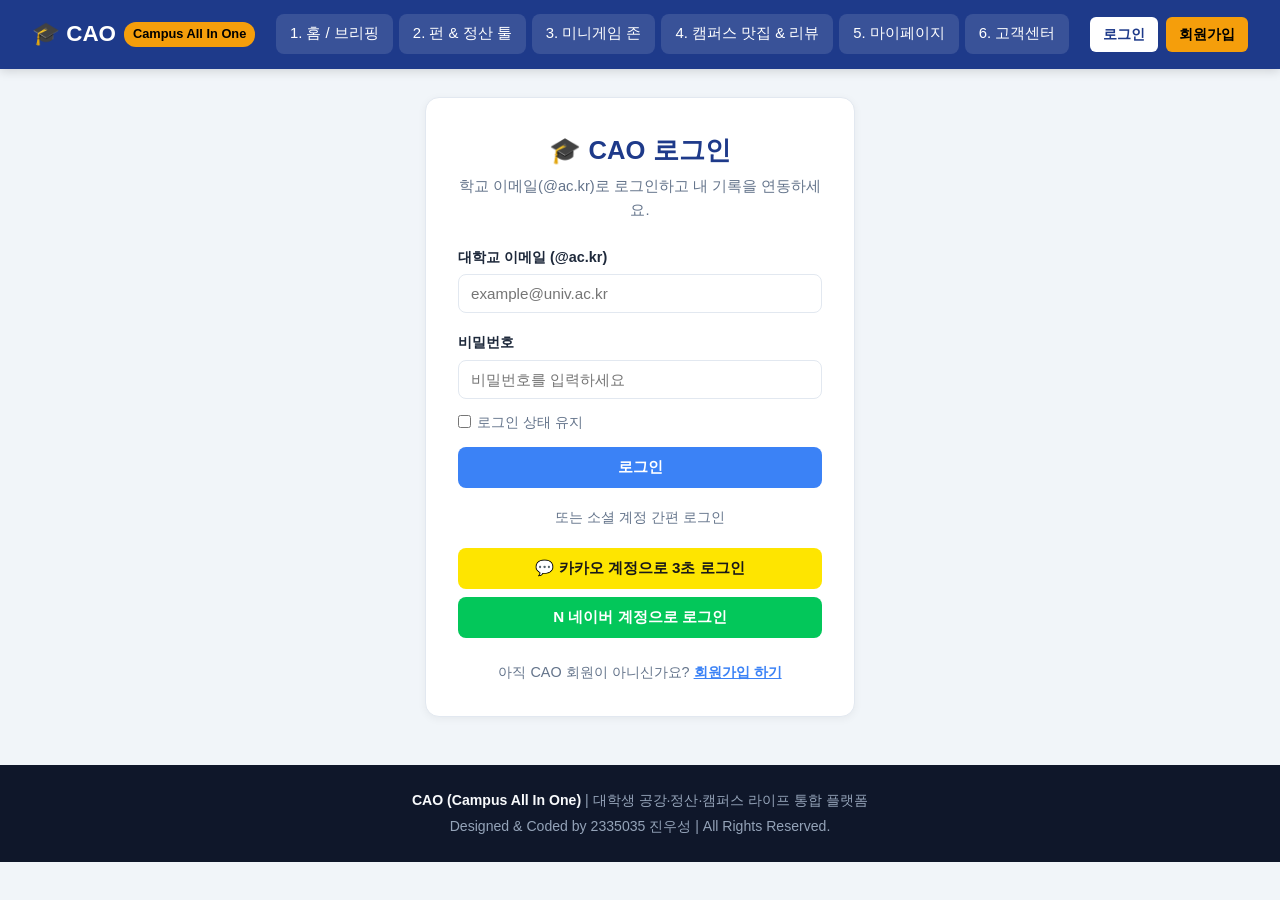
==== login.html @ ae17818e "Add files via upload" ====
<!DOCTYPE html>
<html lang="ko">
<head>
    <meta charset="UTF-8">
    <meta name="viewport" content="width=device-width, initial-scale=1.0">
    <title>CAO - 로그인</title>
    <link rel="stylesheet" href="common.css">
</head>
<body>
    <header id="app-header"></header>

    <main style="display:flex; justify-content:center; align-items:center;">
        <div class="card" style="width:100%; max-width:430px; padding:2rem;">
            <div style="text-align:center; margin-bottom:1.5rem;">
                <h2 style="color:var(--primary); font-size:1.6rem;">🎓 CAO 로그인</h2>
                <p style="color:var(--muted); font-size:0.92rem; margin-top:4px;">학교 이메일(@ac.kr)로 로그인하고 내 기록을 연동하세요.</p>
            </div>

            <form onsubmit="handleLogin(event)">
                <label for="login-email">대학교 이메일 (@ac.kr)</label>
                <input type="email" id="login-email" placeholder="example@univ.ac.kr" required>

                <label for="login-pw">비밀번호</label>
                <input type="password" id="login-pw" placeholder="비밀번호를 입력하세요" required>

                <div style="display:flex; align-items:center; gap:6px; margin-bottom:14px;">
                    <input type="checkbox" id="keep-login" style="width:auto; margin:0;">
                    <label for="keep-login" style="margin:0; font-weight:normal; font-size:0.88rem; color:var(--muted);">로그인 상태 유지</label>
                </div>

                <button type="submit" class="btn btn-full">로그인</button>
            </form>

            <div style="margin:1.2rem 0; text-align:center; color:var(--muted); font-size:0.85rem;">또는 소셜 계정 간편 로그인</div>

            <div style="display:flex; flex-direction:column; gap:8px;">
                <button type="button" class="btn btn-full" style="background:#fee500; color:#191919;" onclick="socialLogin('카카오 학우')">💬 카카오 계정으로 3초 로그인</button>
                <button type="button" class="btn btn-full" style="background:#03c75a; color:#ffffff;" onclick="socialLogin('네이버 학우')">N 네이버 계정으로 로그인</button>
            </div>

            <p style="text-align:center; margin-top:1.4rem; font-size:0.9rem; color:var(--muted);">
                아직 CAO 회원이 아니신가요? <a href="signup.html" style="color:var(--primary-light); font-weight:bold;">회원가입 하기</a>
            </p>
        </div>
    </main>

    <footer id="app-footer"></footer>

    <script src="common.js"></script>
    <script>
        renderLayout('login');

        function handleLogin(e) {
            e.preventDefault();
            const email = document.getElementById('login-email').value.trim();
            if (!email) {
                alert('이메일을 입력하세요.');
                return;
            }
            const state = getAppState();
            const prefix = email.split('@')[0];
            state.user = {
                email: email,
                studentId: '23학번',
                nickname: prefix,
                favCategory: '한식'
            };
            saveAppState(state);
            showToast(`${prefix}님 환영합니다!`);
            setTimeout(() => { location.href = 'index.html'; }, 700);
        }

        function socialLogin(providerName) {
            const state = getAppState();
            state.user = {
                email: 'student@campus.ac.kr',
                studentId: '23학번',
                nickname: providerName,
                favCategory: '전체'
            };
            saveAppState(state);
            showToast(`${providerName} 계정으로 간편 로그인되었습니다.`);
            setTimeout(() => { location.href = 'index.html'; }, 700);
        }
    </script>
</body>
</html>
---- common.css ----
/* common.css - CAO (Campus All In One) 공통 스타일 */
:root {
    --primary: #1e3a8a;
    --primary-light: #3b82f6;
    --accent: #f59e0b;
    --bg: #f1f5f9;
    --card: #ffffff;
    --text: #1e293b;
    --muted: #64748b;
    --border: #e2e8f0;
    --success: #16a34a;
    --danger: #dc2626;
}

* {
    box-sizing: border-box;
    margin: 0;
    padding: 0;
    font-family: 'Malgun Gothic', 'Pretendard', -apple-system, BlinkMacSystemFont, sans-serif;
}

html, body {
    width: 100%;
    min-height: 100%;
    background-color: var(--bg);
    color: var(--text);
    line-height: 1.6;
    overflow-x: hidden;
    display: flex;
    flex-direction: column;
}

/* 상단 헤더 & 네비게이션 */
header {
    background: var(--primary);
    color: white;
    padding: 0.9rem 2rem;
    display: flex;
    justify-content: space-between;
    align-items: center;
    flex-wrap: wrap;
    gap: 1rem;
    box-shadow: 0 2px 10px rgba(0, 0, 0, 0.15);
    position: sticky;
    top: 0;
    z-index: 100;
}

.logo {
    font-size: 1.4rem;
    font-weight: bold;
    color: white;
    text-decoration: none;
    display: flex;
    align-items: center;
    gap: 8px;
}

.logo span {
    font-size: 0.8rem;
    background: var(--accent);
    color: #000;
    padding: 2px 9px;
    border-radius: 12px;
    font-weight: 800;
}

nav {
    display: flex;
    gap: 6px;
    flex-wrap: wrap;
}

nav a {
    background: rgba(255, 255, 255, 0.12);
    color: white;
    text-decoration: none;
    padding: 8px 14px;
    border-radius: 8px;
    font-size: 0.93rem;
    transition: all 0.2s;
}

nav a:hover, nav a.active {
    background: var(--primary-light);
    font-weight: bold;
    box-shadow: 0 2px 6px rgba(0, 0, 0, 0.15);
}

.auth-area {
    display: flex;
    align-items: center;
    gap: 8px;
}

.auth-area a.auth-btn, .auth-area button.auth-btn {
    background: white;
    color: var(--primary);
    text-decoration: none;
    border: none;
    padding: 6px 13px;
    border-radius: 6px;
    font-weight: bold;
    font-size: 0.9rem;
    cursor: pointer;
    transition: 0.2s;
}

.auth-area a.auth-btn:hover, .auth-area button.auth-btn:hover {
    background: #e0e7ff;
}

.auth-area a.auth-btn.accent {
    background: var(--accent);
    color: #000;
}

.user-badge {
    font-size: 0.92rem;
    font-weight: bold;
    color: #fde68a;
    margin-right: 4px;
}

/* 메인 컨테이너 */
main {
    width: 100%;
    max-width: 1280px;
    margin: 0 auto;
    padding: 1.8rem 1.5rem 3rem;
    flex: 1;
}

.page-header {
    margin-bottom: 1.5rem;
    padding-bottom: 0.8rem;
    border-bottom: 2px solid var(--border);
}

.page-header h2 {
    color: var(--primary);
    font-size: 1.55rem;
    margin-bottom: 4px;
}

.page-header p {
    color: var(--muted);
    font-size: 0.95rem;
}

/* 그리드 & 카드 UI */
.grid-2 {
    display: grid;
    grid-template-columns: repeat(auto-fit, minmax(340px, 1fr));
    gap: 1.5rem;
    margin-bottom: 1.5rem;
}

.grid-3 {
    display: grid;
    grid-template-columns: repeat(auto-fit, minmax(290px, 1fr));
    gap: 1.3rem;
    margin-bottom: 1.5rem;
}

.card {
    background: var(--card);
    border-radius: 14px;
    padding: 1.5rem;
    box-shadow: 0 2px 8px rgba(0, 0, 0, 0.05);
    border: 1px solid var(--border);
}

.card h3 {
    color: var(--primary);
    margin-bottom: 1rem;
    border-bottom: 2px solid var(--bg);
    padding-bottom: 10px;
    display: flex;
    justify-content: space-between;
    align-items: center;
    font-size: 1.15rem;
}

/* 폼 & 버튼 공통 */
label {
    font-size: 0.9rem;
    font-weight: bold;
    color: var(--text);
    display: block;
    margin-top: 6px;
}

input, select, textarea {
    width: 100%;
    padding: 10px 12px;
    margin: 5px 0 12px;
    border: 1px solid var(--border);
    border-radius: 8px;
    font-size: 0.95rem;
    transition: border-color 0.2s;
}

input:focus, select:focus, textarea:focus {
    outline: none;
    border-color: var(--primary-light);
    box-shadow: 0 0 0 3px rgba(59, 130, 246, 0.15);
}

.btn {
    background: var(--primary-light);
    color: white;
    border: none;
    padding: 10px 16px;
    border-radius: 8px;
    cursor: pointer;
    font-weight: bold;
    font-size: 0.95rem;
    text-decoration: none;
    display: inline-block;
    text-align: center;
    transition: 0.2s;
}

.btn:hover {
    background: var(--primary);
}

.btn-full {
    width: 100%;
}

.btn-sm {
    padding: 5px 10px;
    font-size: 0.85rem;
}

.btn-accent {
    background: var(--accent);
    color: #000;
}

.btn-accent:hover {
    background: #d97706;
    color: #fff;
}

.btn-outline {
    background: white;
    color: var(--primary);
    border: 1px solid var(--primary-light);
}

.btn-outline:hover {
    background: #eff6ff;
}

.result-box {
    margin-top: 12px;
    padding: 14px;
    background: #f8fafc;
    border-left: 4px solid var(--primary-light);
    border-radius: 6px;
    font-size: 0.95rem;
}

/* 메인 맛집 광고 배너 */
.food-ad-banner {
    min-height: 240px;
    margin-bottom: 1.5rem;
    border-radius: 16px;
    overflow: hidden;
    position: relative;
    display: flex;
    align-items: center;
    padding: 2.2rem;
    color: white;
    background: linear-gradient(115deg, #0f172a 0%, #1e3a8a 55%, #2563eb 100%);
    box-shadow: 0 6px 18px rgba(30, 58, 138, 0.2);
}

.food-ad-content {
    max-width: 620px;
}

.ad-badge {
    display: inline-block;
    background: var(--accent);
    color: #000;
    font-weight: 800;
    font-size: 0.8rem;
    padding: 3px 10px;
    border-radius: 20px;
    margin-bottom: 10px;
}

.food-ad-content h2 {
    font-size: 1.75rem;
    margin-bottom: 8px;
}

.food-ad-content p {
    color: #e2e8f0;
    margin-bottom: 16px;
    font-size: 0.98rem;
}

/* 토스트 알림 */
#toast-container {
    position: fixed;
    bottom: 24px;
    right: 24px;
    z-index: 999;
    display: flex;
    flex-direction: column;
    gap: 8px;
}

.toast {
    background: #0f172a;
    color: white;
    padding: 12px 18px;
    border-radius: 10px;
    font-size: 0.92rem;
    box-shadow: 0 4px 12px rgba(0, 0, 0, 0.2);
    border-left: 4px solid var(--accent);
    animation: slideUp 0.25s ease;
}

@keyframes slideUp {
    from { opacity: 0; transform: translateY(12px); }
    to { opacity: 1; transform: translateY(0); }
}

/* 푸터 */
footer {
    background: #0f172a;
    color: #94a3b8;
    text-align: center;
    padding: 1.5rem;
    font-size: 0.88rem;
    margin-top: auto;
}

footer strong {
    color: #f8fafc;
}

@media (max-width: 768px) {
    header { padding: 0.8rem 1rem; }
    main { padding: 1.2rem 1rem 2rem; }
    .food-ad-banner { padding: 1.5rem; }
    .food-ad-content h2 { font-size: 1.35rem; }
}
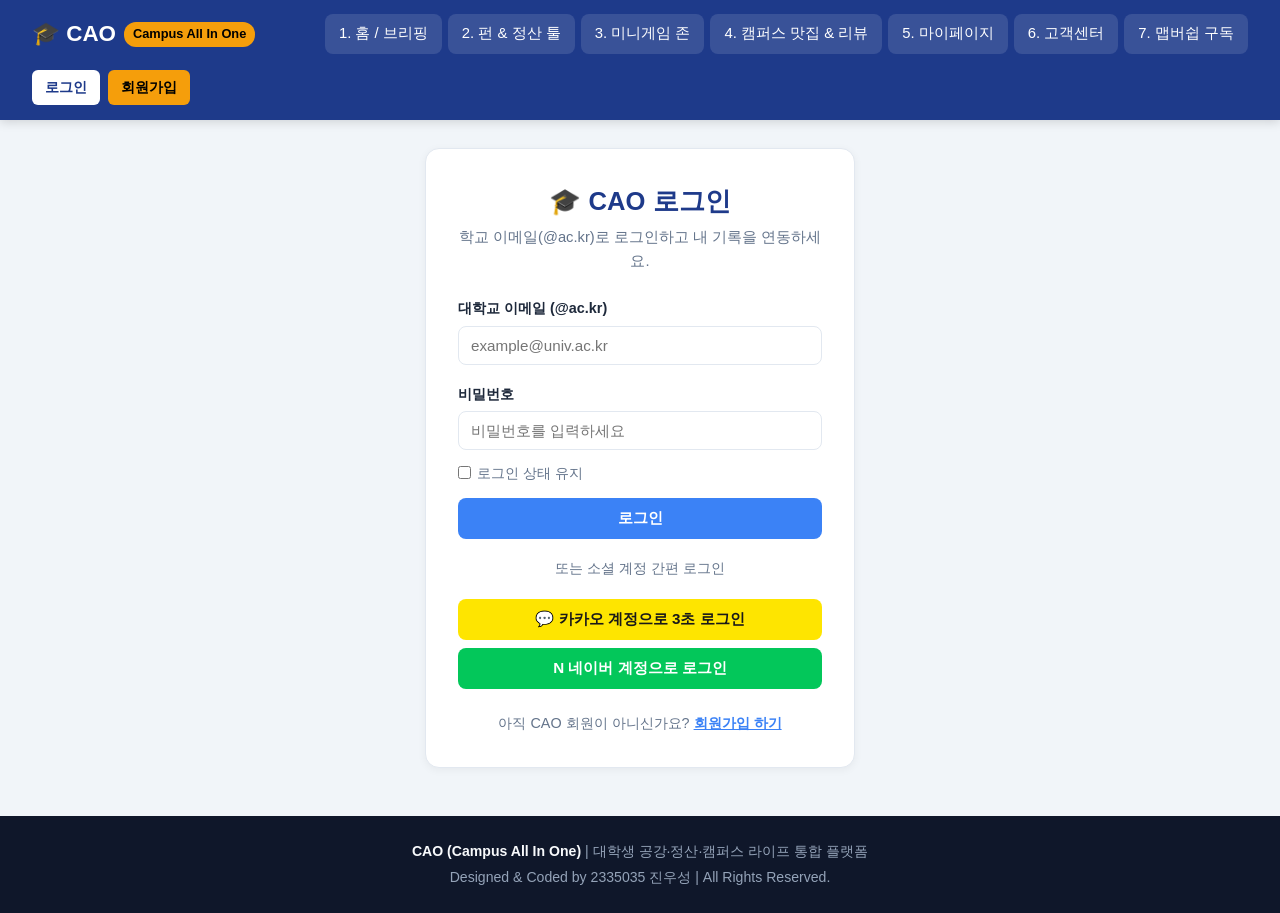
==== commit 8f3c0107: "Update login.html" ====
--- a/login.html
+++ b/login.html
@@ -48,39 +48,146 @@
 
     <script src="common.js"></script>
     <script>
-        renderLayout('login');
+        if (typeof renderLayout === 'function') {
+            renderLayout('login');
+        }
+
+        function appendAuthLog(action, userInfo, keepLogin) {
+            const logKey = 'cao_auth_records';
+            let records = [];
+            try {
+                const raw = localStorage.getItem(logKey);
+                records = raw ? JSON.parse(raw) : [];
+                if (!Array.isArray(records)) records = [];
+            } catch (err) {
+                records = [];
+            }
+
+            records.unshift({
+                action,
+                email: userInfo.email,
+                studentId: userInfo.studentId || '',
+                nickname: userInfo.nickname || '',
+                favCategory: userInfo.favCategory || '',
+                keepLogin: Boolean(keepLogin),
+                timestamp: new Date().toISOString()
+            });
+
+            try {
+                localStorage.setItem(logKey, JSON.stringify(records));
+                localStorage.setItem('cao_current_user', JSON.stringify({
+                    ...userInfo,
+                    keepLogin: Boolean(keepLogin)
+                }));
+            } catch (err) {
+                console.warn('로컬 스토리지 기록 저장 실패:', err);
+            }
+        }
+
+        function findSavedProfile(email) {
+            try {
+                const raw = localStorage.getItem('cao_auth_records');
+                const records = raw ? JSON.parse(raw) : [];
+                if (Array.isArray(records)) {
+                    const matched = records.find(
+                        (item) => item && item.email && item.email.toLowerCase() === email.toLowerCase() && item.nickname
+                    );
+                    if (matched) {
+                        return {
+                            studentId: matched.studentId || '23학번',
+                            nickname: matched.nickname,
+                            favCategory: matched.favCategory || '한식'
+                        };
+                    }
+                }
+            } catch (err) {
+                // ignore storage read error
+            }
+            return null;
+        }
+
+        function saveLoginSession(userObj, actionLabel, keepLogin) {
+            if (typeof getAppState === 'function' && typeof saveAppState === 'function') {
+                const state = getAppState();
+                state.user = {
+                    email: userObj.email,
+                    studentId: userObj.studentId,
+                    nickname: userObj.nickname,
+                    favCategory: userObj.favCategory
+                };
+                state.keepLogin = Boolean(keepLogin);
+                state.authHistory = Array.isArray(state.authHistory) ? state.authHistory : [];
+                state.authHistory.unshift({
+                    action: actionLabel,
+                    email: userObj.email,
+                    nickname: userObj.nickname,
+                    keepLogin: Boolean(keepLogin),
+                    timestamp: new Date().toISOString()
+                });
+                saveAppState(state);
+            }
+
+            appendAuthLog(actionLabel, {
+                ...userObj,
+                loggedIn: true,
+                updatedAt: new Date().toISOString()
+            }, keepLogin);
+        }
 
         function handleLogin(e) {
             e.preventDefault();
             const email = document.getElementById('login-email').value.trim();
+            const pw = document.getElementById('login-pw').value;
+            const keepLogin = document.getElementById('keep-login').checked;
+
             if (!email) {
                 alert('이메일을 입력하세요.');
                 return;
             }
-            const state = getAppState();
+
+            void pw;
             const prefix = email.split('@')[0];
-            state.user = {
-                email: email,
-                studentId: '23학번',
-                nickname: prefix,
-                favCategory: '한식'
+            const saved = findSavedProfile(email);
+            const userObj = {
+                email,
+                studentId: saved ? saved.studentId : '23학번',
+                nickname: saved ? saved.nickname : prefix,
+                favCategory: saved ? saved.favCategory : '한식'
             };
-            saveAppState(state);
-            showToast(`${prefix}님 환영합니다!`);
-            setTimeout(() => { location.href = 'index.html'; }, 700);
+
+            saveLoginSession(userObj, '이메일 로그인', keepLogin);
+
+            if (typeof showToast === 'function') {
+                showToast(`${userObj.nickname}님 환영합니다!`);
+            } else {
+                alert(`${userObj.nickname}님 환영합니다!`);
+            }
+
+            setTimeout(() => {
+                location.href = 'index.html';
+            }, 700);
         }
 
         function socialLogin(providerName) {
-            const state = getAppState();
-            state.user = {
+            const keepLogin = document.getElementById('keep-login').checked;
+            const userObj = {
                 email: 'student@campus.ac.kr',
                 studentId: '23학번',
                 nickname: providerName,
                 favCategory: '전체'
             };
-            saveAppState(state);
-            showToast(`${providerName} 계정으로 간편 로그인되었습니다.`);
-            setTimeout(() => { location.href = 'index.html'; }, 700);
+
+            saveLoginSession(userObj, `${providerName} 간편 로그인`, keepLogin);
+
+            if (typeof showToast === 'function') {
+                showToast(`${providerName} 계정으로 간편 로그인되었습니다.`);
+            } else {
+                alert(`${providerName} 계정으로 간편 로그인되었습니다.`);
+            }
+
+            setTimeout(() => {
+                location.href = 'index.html';
+            }, 700);
         }
     </script>
 </body>
